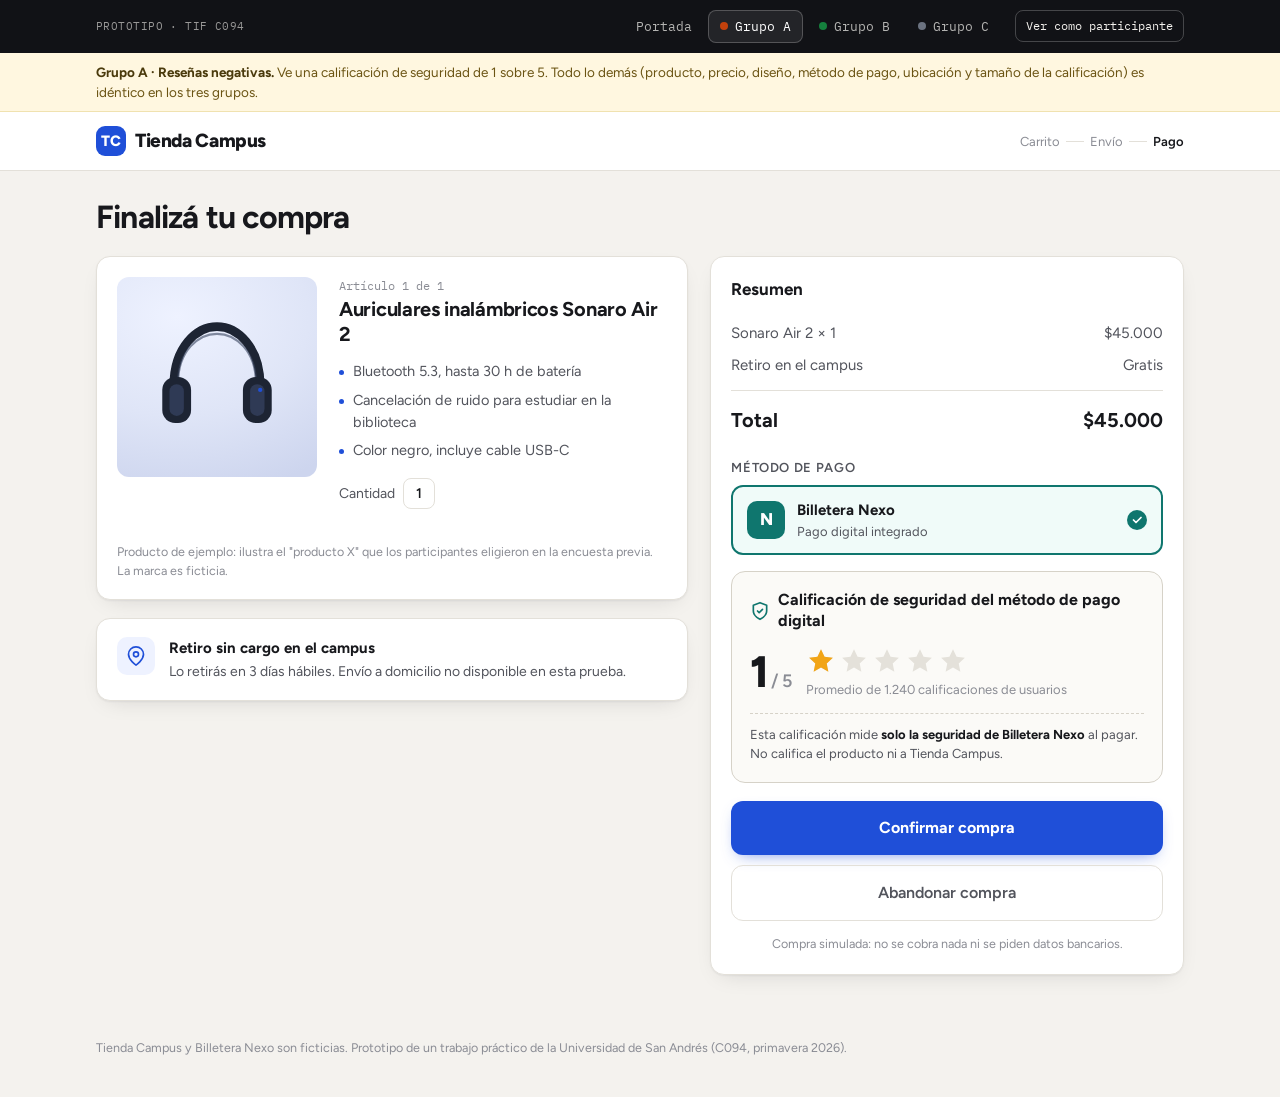
==== grupo-a.html @ 9b54479d "Prototipo de la plataforma de compra para el TIF (grupos A, B y C) Co-Authored-By: Claude Opus 5.5 <" ====
<!doctype html>
<html lang="es">
<head>
<meta charset="utf-8">
<meta name="viewport" content="width=device-width, initial-scale=1">
<title>Grupo A · Tienda Campus</title>
<meta name="description" content="Prototipo del experimento: condición del grupo A (reseñas negativas).">
<meta name="robots" content="noindex">
<link rel="preconnect" href="https://fonts.googleapis.com">
<link rel="preconnect" href="https://fonts.gstatic.com" crossorigin>
<link href="https://fonts.googleapis.com/css2?family=Figtree:wght@400;500;600;700;800&family=Fraunces:ital,opsz,wght@0,9..144,600;1,9..144,600&family=IBM+Plex+Mono:wght@400;500;600&display=swap" rel="stylesheet">
<link rel="stylesheet" href="styles.css">
<link rel="icon" href="data:image/svg+xml,%3Csvg xmlns='http://www.w3.org/2000/svg' viewBox='0 0 32 32'%3E%3Crect width='32' height='32' rx='8' fill='%231f4fd8'/%3E%3Ctext x='16' y='22' font-size='16' text-anchor='middle' fill='white' font-family='Arial' font-weight='700'%3ETC%3C/text%3E%3C/svg%3E">
</head>
<body data-grupo-label="A">
<nav class="rbar" aria-label="Navegación del prototipo">
  <div class="rbar__in">
    <span class="rbar__tag">Prototipo · TIF C094</span>
    <div class="rbar__tabs"><a class="rbar__tab" href="index.html">Portada</a><a class="rbar__tab" href="grupo-a.html" aria-current="page"><span class="dot dot--a"></span>Grupo A</a><a class="rbar__tab" href="grupo-b.html"><span class="dot dot--b"></span>Grupo B</a><a class="rbar__tab" href="grupo-c.html"><span class="dot dot--c"></span>Grupo C</a></div>
    <button class="rbar__toggle" type="button" data-toggle-view aria-pressed="false">Ver como participante</button>
  </div>
</nav>

<div class="rnote" role="note"><div class="rnote__in">
  <strong>Grupo A · Reseñas negativas.</strong> Ve una calificación de seguridad de 1 sobre 5. Todo lo demás (producto, precio, diseño, método de pago, ubicación y tamaño de la calificación) es idéntico en los tres grupos.
</div></div>

<header class="shop-head">
  <div class="shop-head__in">
    <a class="logo" href="#" aria-label="Tienda Campus"><span class="logo__mark">TC</span>Tienda Campus</a>
    <div class="steps" aria-label="Pasos de la compra"><span>Carrito</span><i></i><span>Envío</span><i></i><b>Pago</b></div>
  </div>
</header>

<main class="shop">
  <h1>Finalizá tu compra</h1>
  <div class="grid">
    <div>
      <section class="card" aria-labelledby="prod-t">
        <div class="product">
          <div class="product__img"><svg viewBox="0 0 200 200" aria-hidden="true">
  <path d="M40 112 C40 58 72 30 100 30 C128 30 160 58 160 112" fill="none" stroke="#1d2433" stroke-width="12" stroke-linecap="round"/>
  <path d="M46 108 C46 64 74 40 100 40 C126 40 154 64 154 108" fill="none" stroke="#3a4560" stroke-width="3" stroke-linecap="round" opacity=".6"/>
  <rect x="24" y="100" width="40" height="64" rx="18" fill="#1d2433"/>
  <rect x="136" y="100" width="40" height="64" rx="18" fill="#1d2433"/>
  <rect x="34" y="110" width="20" height="44" rx="10" fill="#2f3a55"/>
  <rect x="146" y="110" width="20" height="44" rx="10" fill="#2f3a55"/>
  <circle cx="160" cy="118" r="3" fill="#1f4fd8"/>
</svg></div>
          <div class="product__meta">
            <div class="product__sku">Artículo 1 de 1</div>
            <h2 id="prod-t">Auriculares inalámbricos Sonaro Air 2</h2>
            <ul class="product__list">
              <li>Bluetooth 5.3, hasta 30 h de batería</li>
              <li>Cancelación de ruido para estudiar en la biblioteca</li>
              <li>Color negro, incluye cable USB-C</li>
            </ul>
            <div class="qty">Cantidad <span>1</span></div>
          </div>
        </div>
        <p class="illus-note">Producto de ejemplo: ilustra el "producto X" que los participantes eligieron en la encuesta previa. La marca es ficticia.</p>
        <div style="height:18px"></div>
      </section>

      <section class="card ship" aria-label="Entrega">
        <div class="ship__ico"><svg width="20" height="20" viewBox="0 0 24 24" fill="none" stroke="currentColor" stroke-width="2" stroke-linecap="round" stroke-linejoin="round" aria-hidden="true"><path d="M21 10c0 7-9 13-9 13S3 17 3 10a9 9 0 0 1 18 0z"/><circle cx="12" cy="10" r="3"/></svg></div>
        <div>
          <h3>Retiro sin cargo en el campus</h3>
          <p>Lo retirás en 3 días hábiles. Envío a domicilio no disponible en esta prueba.</p>
        </div>
      </section>
    </div>

    <aside class="card summary" aria-labelledby="sum-t">
      <h2 id="sum-t">Resumen</h2>
      <div class="row"><span>Sonaro Air 2 × 1</span><span>$45.000</span></div>
      <div class="row"><span>Retiro en el campus</span><span>Gratis</span></div>
      <div class="row row--total"><span>Total</span><span>$45.000</span></div>

      <div class="pay">
        <div class="pay__label">Método de pago</div>
        <div class="pay__method">
          <span class="nexo" aria-hidden="true">N</span>
          <div><b>Billetera Nexo</b><span>Pago digital integrado</span></div>
          <span class="pay__check" aria-hidden="true"><svg width="12" height="12" viewBox="0 0 24 24" fill="none" stroke="currentColor" stroke-width="3.5" stroke-linecap="round" stroke-linejoin="round"><path d="M5 12l5 5L20 7"/></svg></span>
        </div>

        <section class="sec" aria-labelledby="sec-t">
          <h3 class="sec__title" id="sec-t"><svg width="20" height="20" viewBox="0 0 24 24" fill="none" stroke="currentColor" stroke-width="2" stroke-linecap="round" stroke-linejoin="round" aria-hidden="true"><path d="M12 22s8-4 8-10V5l-8-3-8 3v7c0 6 8 10 8 10z"/><path d="M9 12l2 2 4-4"/></svg>Calificación de seguridad del método de pago digital</h3>
          <div class="sec__score">
            <div class="sec__num">1<small> / 5</small></div>
            <div>
              <div class="stars" role="img" aria-label="1 de 5 estrellas"><span class="star"><svg class="off" viewBox="0 0 24 24" aria-hidden="true"><path fill="currentColor" d="M12 2.6l2.85 6.06 6.65.78-4.92 4.55 1.31 6.57L12 17.27l-5.89 3.29 1.31-6.57L2.5 9.44l6.65-.78z"/></svg><svg class="on" viewBox="0 0 24 24" aria-hidden="true" style="clip-path: inset(0 0% 0 0)"><path fill="currentColor" d="M12 2.6l2.85 6.06 6.65.78-4.92 4.55 1.31 6.57L12 17.27l-5.89 3.29 1.31-6.57L2.5 9.44l6.65-.78z"/></svg></span><span class="star"><svg class="off" viewBox="0 0 24 24" aria-hidden="true"><path fill="currentColor" d="M12 2.6l2.85 6.06 6.65.78-4.92 4.55 1.31 6.57L12 17.27l-5.89 3.29 1.31-6.57L2.5 9.44l6.65-.78z"/></svg><svg class="on" viewBox="0 0 24 24" aria-hidden="true" style="clip-path: inset(0 100% 0 0)"><path fill="currentColor" d="M12 2.6l2.85 6.06 6.65.78-4.92 4.55 1.31 6.57L12 17.27l-5.89 3.29 1.31-6.57L2.5 9.44l6.65-.78z"/></svg></span><span class="star"><svg class="off" viewBox="0 0 24 24" aria-hidden="true"><path fill="currentColor" d="M12 2.6l2.85 6.06 6.65.78-4.92 4.55 1.31 6.57L12 17.27l-5.89 3.29 1.31-6.57L2.5 9.44l6.65-.78z"/></svg><svg class="on" viewBox="0 0 24 24" aria-hidden="true" style="clip-path: inset(0 100% 0 0)"><path fill="currentColor" d="M12 2.6l2.85 6.06 6.65.78-4.92 4.55 1.31 6.57L12 17.27l-5.89 3.29 1.31-6.57L2.5 9.44l6.65-.78z"/></svg></span><span class="star"><svg class="off" viewBox="0 0 24 24" aria-hidden="true"><path fill="currentColor" d="M12 2.6l2.85 6.06 6.65.78-4.92 4.55 1.31 6.57L12 17.27l-5.89 3.29 1.31-6.57L2.5 9.44l6.65-.78z"/></svg><svg class="on" viewBox="0 0 24 24" aria-hidden="true" style="clip-path: inset(0 100% 0 0)"><path fill="currentColor" d="M12 2.6l2.85 6.06 6.65.78-4.92 4.55 1.31 6.57L12 17.27l-5.89 3.29 1.31-6.57L2.5 9.44l6.65-.78z"/></svg></span><span class="star"><svg class="off" viewBox="0 0 24 24" aria-hidden="true"><path fill="currentColor" d="M12 2.6l2.85 6.06 6.65.78-4.92 4.55 1.31 6.57L12 17.27l-5.89 3.29 1.31-6.57L2.5 9.44l6.65-.78z"/></svg><svg class="on" viewBox="0 0 24 24" aria-hidden="true" style="clip-path: inset(0 100% 0 0)"><path fill="currentColor" d="M12 2.6l2.85 6.06 6.65.78-4.92 4.55 1.31 6.57L12 17.27l-5.89 3.29 1.31-6.57L2.5 9.44l6.65-.78z"/></svg></span></div>
              <div class="sec__count">Promedio de 1.240 calificaciones de usuarios</div>
            </div>
          </div>
          <p class="sec__disclaimer">Esta calificación mide <b>solo la seguridad de Billetera Nexo</b> al pagar. No califica el producto ni a Tienda Campus.</p>
        </section>
      </div>

      <div class="actions">
        <button class="btn btn--buy" type="button" data-buy>Confirmar compra</button>
        <button class="btn btn--leave" type="button" data-leave>Abandonar compra</button>
        <p class="safe-note">Compra simulada: no se cobra nada ni se piden datos bancarios.</p>
      </div>
    </aside>
  </div>
</main>

<div class="modal" id="resultado" role="dialog" aria-modal="true" aria-labelledby="res-t">
  <div class="modal__box">
    <h2 id="res-t" data-titulo></h2>
    <p data-texto></p>
    <div class="reg" data-reg aria-label="Dato que registraría la plataforma"></div>
    <p>Al terminar, a cada participante se le explica que la calificación fue armada para el experimento.</p>
    <button class="btn btn--buy" type="button" data-close>Cerrar</button>
  </div>
</div>

<footer class="foot">Tienda Campus y Billetera Nexo son ficticias. Prototipo de un trabajo práctico de la Universidad de San Andrés (C094, primavera 2026).</footer>
<script src="script.js"></script>
</body>
</html>
---- styles.css ----
/* ===== Tokens ===== */
:root {
  --bg: #f4f2ee;
  --surface: #ffffff;
  --ink: #17181c;
  --ink-2: #52545c;
  --ink-3: #8a8c94;
  --line: #e3e0d9;
  --brand: #1f4fd8;          /* Tienda Campus */
  --brand-ink: #ffffff;
  --nexo: #0f766e;           /* Billetera Nexo (ficticia) */
  --star: #f2a516;
  --star-off: #e4e1da;
  --bar: #111216;            /* barra del investigador */
  --bar-ink: #f4f2ee;
  --grp-a: #c2410c;
  --grp-b: #15803d;
  --grp-c: #6b7280;
  --radius: 14px;
  --shadow: 0 1px 2px rgba(20, 20, 30, .05), 0 8px 24px -12px rgba(20, 20, 30, .18);
  --font: "Figtree", system-ui, -apple-system, "Segoe UI", sans-serif;
  --mono: "IBM Plex Mono", ui-monospace, Menlo, monospace;
  --serif: "Fraunces", Georgia, serif;
}

* { box-sizing: border-box; }
html { -webkit-text-size-adjust: 100%; }
body {
  margin: 0;
  background: var(--bg);
  color: var(--ink);
  font-family: var(--font);
  font-size: 16px;
  line-height: 1.5;
  overflow-x: hidden;
}
img, svg { display: block; max-width: 100%; }
a { color: inherit; }
button { font: inherit; cursor: pointer; }
.sr-only { position: absolute; width: 1px; height: 1px; overflow: hidden; clip: rect(0 0 0 0); white-space: nowrap; }

/* ===== Barra del investigador (no la ve el participante) ===== */
.rbar {
  position: sticky; top: 0; z-index: 50;
  background: var(--bar); color: var(--bar-ink);
  font-family: var(--mono); font-size: 12.5px;
}
.rbar__in {
  max-width: 1120px; margin: 0 auto; padding: 10px 16px;
  display: flex; align-items: center; gap: 14px; flex-wrap: wrap;
}
.rbar__tag { opacity: .6; letter-spacing: .04em; text-transform: uppercase; font-size: 11px; }
.rbar__tabs { display: flex; gap: 4px; margin-left: auto; flex-wrap: wrap; }
.rbar__tab {
  text-decoration: none; padding: 6px 11px; border-radius: 8px;
  color: rgba(244,242,238,.72); border: 1px solid transparent;
  display: inline-flex; align-items: center; gap: 7px;
}
.rbar__tab:hover { color: #fff; background: rgba(255,255,255,.06); }
.rbar__tab[aria-current="page"] { color: #fff; border-color: rgba(255,255,255,.22); background: rgba(255,255,255,.08); }
.dot { width: 8px; height: 8px; border-radius: 50%; display: inline-block; flex: none; }
.dot--a { background: var(--grp-a); } .dot--b { background: var(--grp-b); } .dot--c { background: var(--grp-c); }
.rbar__toggle {
  background: transparent; color: var(--bar-ink); border: 1px solid rgba(255,255,255,.22);
  border-radius: 8px; padding: 6px 10px; font-family: var(--mono); font-size: 12px;
}
.rbar__toggle:hover { background: rgba(255,255,255,.08); }
.rnote {
  background: #fff7e0; border-bottom: 1px solid #f0e2b0; color: #6b5413;
  font-size: 13.5px;
}
.rnote__in { max-width: 1120px; margin: 0 auto; padding: 9px 16px; }
.rnote strong { color: #4a3a0c; }
body.participante .rbar__tag,
body.participante .rbar__tabs,
body.participante .rnote,
body.participante .illus-note { display: none; }
body.participante .rbar { background: transparent; position: fixed; top: auto; bottom: 14px; right: 14px; left: auto; }
body.participante .rbar__in { padding: 0; }
body.participante .rbar__toggle { background: var(--bar); opacity: .55; }
body.participante .rbar__toggle:hover { opacity: 1; }

/* ===== Tienda ===== */
.shop-head { background: var(--surface); border-bottom: 1px solid var(--line); }
.shop-head__in {
  max-width: 1120px; margin: 0 auto; padding: 14px 16px;
  display: flex; align-items: center; gap: 16px;
}
.logo { display: flex; align-items: center; gap: 9px; font-weight: 800; letter-spacing: -.02em; font-size: 19px; text-decoration: none; }
.logo__mark { width: 30px; height: 30px; border-radius: 9px; background: var(--brand); display: grid; place-items: center; color: #fff; font-size: 15px; }
.steps { margin-left: auto; display: flex; gap: 6px; align-items: center; font-size: 13px; color: var(--ink-3); }
.steps b { color: var(--ink); font-weight: 600; }
.steps i { width: 18px; height: 1px; background: var(--line); display: inline-block; }

.shop { max-width: 1120px; margin: 0 auto; padding: 28px 16px 64px; }
.shop h1 { font-size: clamp(24px, 3.2vw, 32px); letter-spacing: -.025em; margin: 0 0 20px; line-height: 1.15; }
.grid { display: grid; grid-template-columns: minmax(0, 1.25fr) minmax(0, 1fr); gap: 22px; align-items: start; }
.card { background: var(--surface); border: 1px solid var(--line); border-radius: var(--radius); box-shadow: var(--shadow); }

.product { padding: 20px; display: grid; grid-template-columns: 200px minmax(0,1fr); gap: 22px; }
.product__img {
  aspect-ratio: 1; border-radius: 12px;
  background: radial-gradient(120% 90% at 30% 20%, #eef2ff 0%, #dfe5f7 55%, #cdd5ee 100%);
  display: grid; place-items: center; position: relative; overflow: hidden;
}
.product__img svg { width: 72%; }
.product__meta h2 { font-size: 20px; margin: 2px 0 6px; letter-spacing: -.015em; line-height: 1.25; }
.product__sku { font-family: var(--mono); font-size: 12px; color: var(--ink-3); }
.product__list { margin: 14px 0 0; padding: 0; list-style: none; display: grid; gap: 7px; font-size: 14.5px; color: var(--ink-2); }
.product__list li { display: flex; gap: 9px; }
.product__list li::before { content: ""; width: 5px; height: 5px; border-radius: 50%; background: var(--brand); margin-top: 9px; flex: none; }
.qty { display: inline-flex; margin-top: 16px; font-size: 14px; color: var(--ink-2); gap: 8px; align-items: center; }
.qty span { border: 1px solid var(--line); border-radius: 8px; padding: 4px 12px; color: var(--ink); font-weight: 600; }
.illus-note { margin: 14px 20px 0; font-size: 12.5px; color: var(--ink-3); }

.ship { margin-top: 18px; padding: 18px 20px; display: flex; gap: 14px; align-items: flex-start; }
.ship__ico { width: 38px; height: 38px; border-radius: 10px; background: #eef2ff; color: var(--brand); display: grid; place-items: center; flex: none; }
.ship h3 { margin: 0; font-size: 15px; }
.ship p { margin: 2px 0 0; font-size: 14px; color: var(--ink-2); }

/* Resumen + pago */
.summary { padding: 20px; position: sticky; top: 64px; }
body.participante .summary { top: 20px; }
.summary h2 { margin: 0 0 14px; font-size: 17px; }
.row { display: flex; justify-content: space-between; font-size: 15px; padding: 5px 0; color: var(--ink-2); }
.row--total { color: var(--ink); font-weight: 700; font-size: 20px; border-top: 1px solid var(--line); margin-top: 8px; padding-top: 14px; }
.row--total small { font-weight: 500; font-size: 12px; color: var(--ink-3); display: block; text-align: right; }

.pay { margin-top: 18px; }
.pay__label { font-size: 13px; font-weight: 600; color: var(--ink-2); text-transform: uppercase; letter-spacing: .05em; margin-bottom: 8px; }
.pay__method {
  border: 2px solid var(--nexo); border-radius: 12px; padding: 12px 14px;
  display: flex; align-items: center; gap: 12px; background: #f0fbf9;
}
.nexo { width: 38px; height: 38px; border-radius: 10px; background: var(--nexo); color: #fff; display: grid; place-items: center; font-weight: 800; font-size: 17px; flex: none; }
.pay__method b { display: block; font-size: 15px; }
.pay__method div span { display: block; font-size: 13px; color: var(--ink-2); }
.pay__check { margin-left: auto; width: 20px; height: 20px; border-radius: 50%; background: var(--nexo); display: grid; place-items: center; color: #fff; flex: none; }

/* ===== Calificación de seguridad (la variable independiente) ===== */
.sec {
  margin-top: 16px; border-radius: 14px; padding: 18px;
  border: 1.5px solid #d6d2c8; background: #fbfaf7;
  position: relative;
}
.sec__title { margin: 0; font-size: 16px; font-weight: 700; line-height: 1.3; display: flex; gap: 8px; align-items: center; }
.sec__title svg { flex: none; color: var(--nexo); }
.sec__score { display: flex; align-items: center; gap: 14px; margin-top: 14px; flex-wrap: wrap; }
.sec__num { font-size: 44px; font-weight: 800; letter-spacing: -.04em; line-height: 1; }
.sec__num small { font-size: 18px; font-weight: 600; color: var(--ink-3); letter-spacing: 0; }
.stars { display: flex; gap: 3px; }
.star { width: 30px; height: 30px; position: relative; }
.star svg { position: absolute; inset: 0; width: 100%; height: 100%; }
.star .off { color: var(--star-off); }
.star .on { color: var(--star); }
.sec__count { font-size: 13px; color: var(--ink-3); margin-top: 4px; }
.sec__disclaimer {
  margin: 14px 0 0; padding-top: 12px; border-top: 1px dashed #d6d2c8;
  font-size: 13px; color: var(--ink-2); line-height: 1.45;
}
.sec__disclaimer b { color: var(--ink); }

.actions { margin-top: 18px; display: grid; gap: 10px; }
.btn {
  border: 0; border-radius: 12px; padding: 15px 18px; font-weight: 700; font-size: 16px;
  transition: transform .12s ease, background-color .15s ease, box-shadow .15s ease;
}
.btn:active { transform: scale(.985); }
.btn:focus-visible { outline: 3px solid #93c5fd; outline-offset: 2px; }
.btn--buy { background: var(--brand); color: var(--brand-ink); box-shadow: 0 6px 16px -8px rgba(31,79,216,.7); }
.btn--buy:hover { background: #1a43bb; }
.btn--leave { background: transparent; color: var(--ink-2); border: 1px solid var(--line); font-weight: 600; }
.btn--leave:hover { background: #f1efe9; color: var(--ink); }
.safe-note { font-size: 12.5px; color: var(--ink-3); text-align: center; margin: 4px 0 0; }

/* Modal de resultado */
.modal { position: fixed; inset: 0; z-index: 80; display: none; place-items: center; padding: 16px; background: rgba(17,18,22,.55); }
.modal.open { display: grid; }
.modal__box { background: var(--surface); border-radius: 18px; max-width: 460px; width: 100%; padding: 26px; box-shadow: 0 30px 60px -20px rgba(0,0,0,.4); }
.modal__box h2 { margin: 0 0 8px; font-size: 22px; letter-spacing: -.02em; }
.modal__box p { margin: 0 0 10px; color: var(--ink-2); font-size: 15px; }
.reg {
  font-family: var(--mono); font-size: 13px; background: var(--bar); color: var(--bar-ink);
  border-radius: 10px; padding: 12px 14px; margin: 14px 0; line-height: 1.7;
}
.reg span { opacity: .6; }
.modal__box .btn { width: 100%; margin-top: 6px; }

.foot { max-width: 1120px; margin: 0 auto; padding: 0 16px 40px; font-size: 12.5px; color: var(--ink-3); }

/* ===== Portada ===== */
.hero { max-width: 1120px; margin: 0 auto; padding: 56px 16px 28px; }
.kicker { font-family: var(--mono); font-size: 12px; letter-spacing: .08em; text-transform: uppercase; color: var(--ink-3); }
.hero h1 { font-family: var(--serif); font-weight: 600; font-size: clamp(32px, 5.4vw, 60px); line-height: 1.04; letter-spacing: -.03em; margin: 14px 0 18px; max-width: 18ch; }
.hero h1 em { font-style: italic; color: var(--nexo); }
.hero p.lead { font-size: clamp(16px, 1.8vw, 19px); color: var(--ink-2); max-width: 62ch; margin: 0; }
.team { margin-top: 18px; font-size: 14px; color: var(--ink-3); }

.wrap { max-width: 1120px; margin: 0 auto; padding: 0 16px; }
.sect { padding: 34px 0; border-top: 1px solid var(--line); }
.sect h2 { font-family: var(--serif); font-weight: 600; font-size: clamp(22px, 2.6vw, 30px); letter-spacing: -.02em; margin: 0 0 6px; }
.sect > p { color: var(--ink-2); max-width: 66ch; margin: 0 0 20px; }

.groups { display: grid; grid-template-columns: repeat(3, minmax(0,1fr)); gap: 14px; }
.gcard {
  text-decoration: none; background: var(--surface); border: 1px solid var(--line); border-radius: var(--radius);
  padding: 20px; display: flex; flex-direction: column; gap: 10px; box-shadow: var(--shadow);
  transition: transform .15s ease, border-color .15s ease;
  border-top: 4px solid var(--c);
}
.gcard:hover { transform: translateY(-2px); border-color: var(--c); }
.gcard__tag { font-family: var(--mono); font-size: 12px; color: var(--c); font-weight: 600; letter-spacing: .04em; text-transform: uppercase; }
.gcard h3 { margin: 0; font-size: 20px; letter-spacing: -.015em; }
.gcard p { margin: 0; color: var(--ink-2); font-size: 14.5px; }
.gcard .stars .star { width: 22px; height: 22px; }
.gcard__go { margin-top: auto; font-weight: 600; font-size: 14px; color: var(--ink); }

.vars { display: grid; grid-template-columns: 1fr 1fr; gap: 14px; }
.vbox { background: var(--surface); border: 1px solid var(--line); border-radius: var(--radius); padding: 20px; }
.vbox h3 { margin: 0 0 4px; font-size: 13px; font-family: var(--mono); text-transform: uppercase; letter-spacing: .05em; color: var(--ink-3); font-weight: 500; }
.vbox strong { display: block; font-size: 18px; margin-bottom: 6px; }
.vbox p { margin: 0; color: var(--ink-2); font-size: 14.5px; }

.flow { list-style: none; padding: 0; margin: 0; display: grid; grid-template-columns: repeat(5, minmax(0,1fr)); gap: 10px; counter-reset: f; }
.flow li { background: var(--surface); border: 1px solid var(--line); border-radius: 12px; padding: 16px; font-size: 14px; color: var(--ink-2); counter-increment: f; }
.flow li::before { content: counter(f, decimal-leading-zero); display: block; font-family: var(--mono); font-size: 12px; color: var(--ink-3); margin-bottom: 8px; }
.flow li b { display: block; color: var(--ink); font-size: 15px; margin-bottom: 3px; }

.ctable { width: 100%; border-collapse: collapse; background: var(--surface); border: 1px solid var(--line); border-radius: var(--radius); overflow: hidden; font-size: 14.5px; }
.ctable th, .ctable td { text-align: left; padding: 12px 16px; border-bottom: 1px solid var(--line); vertical-align: top; }
.ctable th { font-family: var(--mono); font-size: 12px; text-transform: uppercase; letter-spacing: .05em; color: var(--ink-3); font-weight: 500; background: #faf9f6; }
.ctable tr:last-child td { border-bottom: 0; }
.ctable .var td { background: #f0fbf9; font-weight: 600; }
.tablewrap { overflow-x: auto; border-radius: var(--radius); }

.pred { display: flex; align-items: flex-end; gap: 18px; height: 180px; padding: 20px 24px 0; background: var(--surface); border: 1px solid var(--line); border-radius: var(--radius); max-width: 520px; }
.pred__col { flex: 1; display: flex; flex-direction: column; align-items: center; gap: 8px; height: 100%; justify-content: flex-end; }
.pred__bar { width: 100%; max-width: 70px; border-radius: 8px 8px 0 0; background: var(--c); }
.pred__lab { font-family: var(--mono); font-size: 12px; color: var(--ink-2); padding-bottom: 12px; }
.pred-note { font-size: 13.5px; color: var(--ink-3); margin-top: 10px; max-width: 520px; }

.closing { padding: 34px 0 60px; border-top: 1px solid var(--line); color: var(--ink-3); font-size: 13.5px; }

/* ===== Responsive ===== */
@media (max-width: 900px) {
  .grid { grid-template-columns: minmax(0,1fr); }
  .summary { position: static; }
  .flow { grid-template-columns: repeat(2, minmax(0,1fr)); }
  .steps { display: none; }
}
@media (max-width: 700px) {
  .groups, .vars { grid-template-columns: minmax(0,1fr); }
  .product { grid-template-columns: minmax(0,1fr); }
  .product__img { max-width: 240px; }
  .rbar { position: relative; }
  .rbar__tabs { margin-left: 0; width: 100%; }
  .rbar__tab { flex: 1; justify-content: center; padding: 6px 6px; }
  .hero { padding-top: 36px; }
}
@media (max-width: 420px) {
  .flow { grid-template-columns: minmax(0,1fr); }
  .sec__num { font-size: 38px; }
  .star { width: 26px; height: 26px; }
  .rbar__toggle { width: 100%; }
}
@media (prefers-reduced-motion: reduce) {
  * { transition: none !important; }
}
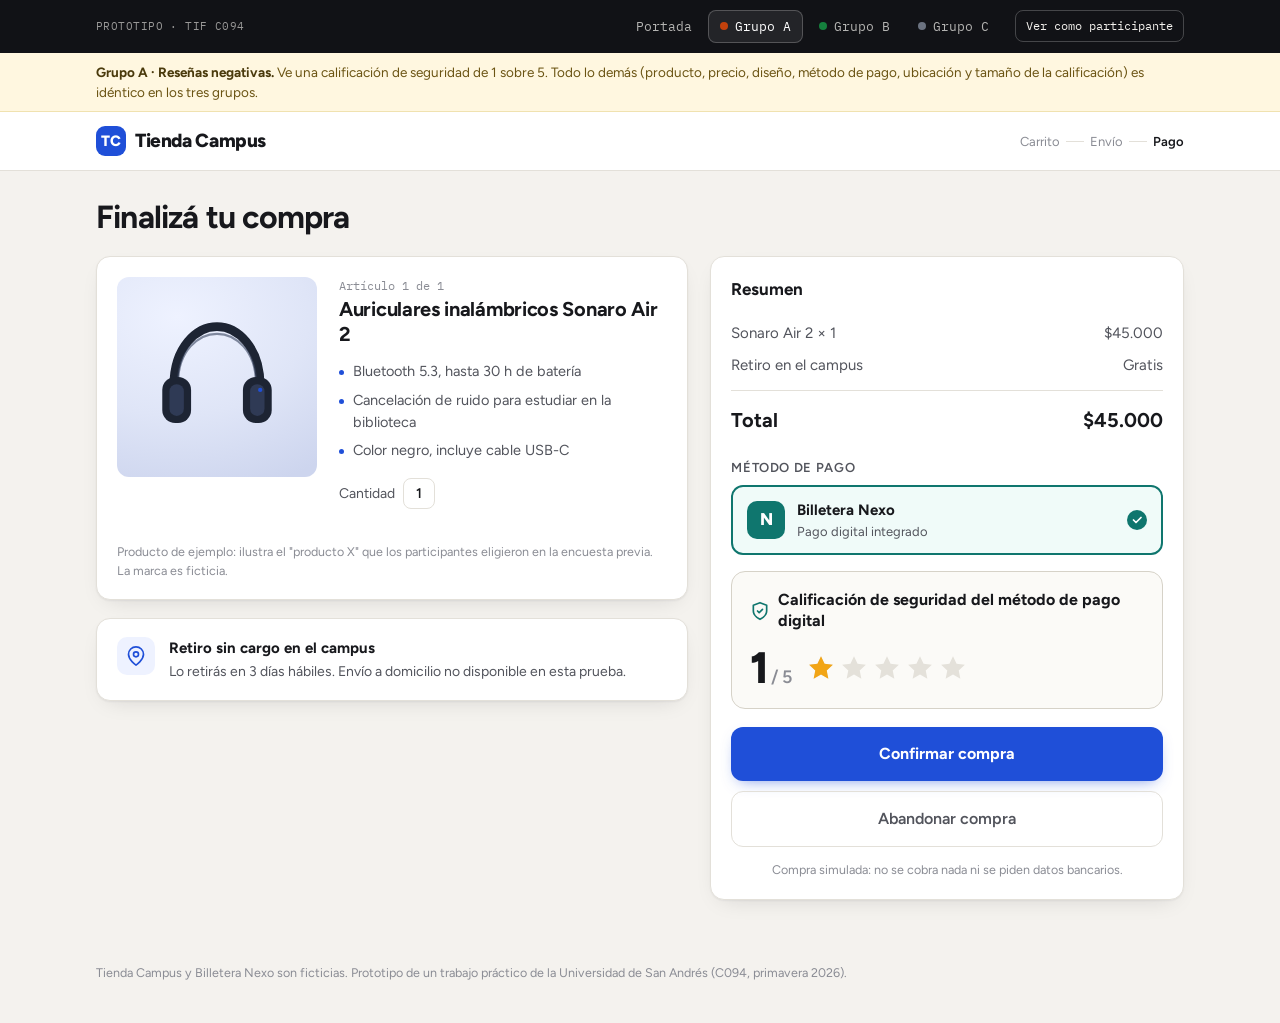
==== commit cd28c4b6: "Calificación: solo puntaje y estrellas, sin aclaración ni cantidad de calificaciones Co-Authored-By:" ====
--- a/grupo-a.html
+++ b/grupo-a.html
@@ -89,12 +89,8 @@
           <h3 class="sec__title" id="sec-t"><svg width="20" height="20" viewBox="0 0 24 24" fill="none" stroke="currentColor" stroke-width="2" stroke-linecap="round" stroke-linejoin="round" aria-hidden="true"><path d="M12 22s8-4 8-10V5l-8-3-8 3v7c0 6 8 10 8 10z"/><path d="M9 12l2 2 4-4"/></svg>Calificación de seguridad del método de pago digital</h3>
           <div class="sec__score">
             <div class="sec__num">1<small> / 5</small></div>
-            <div>
-              <div class="stars" role="img" aria-label="1 de 5 estrellas"><span class="star"><svg class="off" viewBox="0 0 24 24" aria-hidden="true"><path fill="currentColor" d="M12 2.6l2.85 6.06 6.65.78-4.92 4.55 1.31 6.57L12 17.27l-5.89 3.29 1.31-6.57L2.5 9.44l6.65-.78z"/></svg><svg class="on" viewBox="0 0 24 24" aria-hidden="true" style="clip-path: inset(0 0% 0 0)"><path fill="currentColor" d="M12 2.6l2.85 6.06 6.65.78-4.92 4.55 1.31 6.57L12 17.27l-5.89 3.29 1.31-6.57L2.5 9.44l6.65-.78z"/></svg></span><span class="star"><svg class="off" viewBox="0 0 24 24" aria-hidden="true"><path fill="currentColor" d="M12 2.6l2.85 6.06 6.65.78-4.92 4.55 1.31 6.57L12 17.27l-5.89 3.29 1.31-6.57L2.5 9.44l6.65-.78z"/></svg><svg class="on" viewBox="0 0 24 24" aria-hidden="true" style="clip-path: inset(0 100% 0 0)"><path fill="currentColor" d="M12 2.6l2.85 6.06 6.65.78-4.92 4.55 1.31 6.57L12 17.27l-5.89 3.29 1.31-6.57L2.5 9.44l6.65-.78z"/></svg></span><span class="star"><svg class="off" viewBox="0 0 24 24" aria-hidden="true"><path fill="currentColor" d="M12 2.6l2.85 6.06 6.65.78-4.92 4.55 1.31 6.57L12 17.27l-5.89 3.29 1.31-6.57L2.5 9.44l6.65-.78z"/></svg><svg class="on" viewBox="0 0 24 24" aria-hidden="true" style="clip-path: inset(0 100% 0 0)"><path fill="currentColor" d="M12 2.6l2.85 6.06 6.65.78-4.92 4.55 1.31 6.57L12 17.27l-5.89 3.29 1.31-6.57L2.5 9.44l6.65-.78z"/></svg></span><span class="star"><svg class="off" viewBox="0 0 24 24" aria-hidden="true"><path fill="currentColor" d="M12 2.6l2.85 6.06 6.65.78-4.92 4.55 1.31 6.57L12 17.27l-5.89 3.29 1.31-6.57L2.5 9.44l6.65-.78z"/></svg><svg class="on" viewBox="0 0 24 24" aria-hidden="true" style="clip-path: inset(0 100% 0 0)"><path fill="currentColor" d="M12 2.6l2.85 6.06 6.65.78-4.92 4.55 1.31 6.57L12 17.27l-5.89 3.29 1.31-6.57L2.5 9.44l6.65-.78z"/></svg></span><span class="star"><svg class="off" viewBox="0 0 24 24" aria-hidden="true"><path fill="currentColor" d="M12 2.6l2.85 6.06 6.65.78-4.92 4.55 1.31 6.57L12 17.27l-5.89 3.29 1.31-6.57L2.5 9.44l6.65-.78z"/></svg><svg class="on" viewBox="0 0 24 24" aria-hidden="true" style="clip-path: inset(0 100% 0 0)"><path fill="currentColor" d="M12 2.6l2.85 6.06 6.65.78-4.92 4.55 1.31 6.57L12 17.27l-5.89 3.29 1.31-6.57L2.5 9.44l6.65-.78z"/></svg></span></div>
-              <div class="sec__count">Promedio de 1.240 calificaciones de usuarios</div>
-            </div>
+            <div class="stars" role="img" aria-label="1 de 5 estrellas"><span class="star"><svg class="off" viewBox="0 0 24 24" aria-hidden="true"><path fill="currentColor" d="M12 2.6l2.85 6.06 6.65.78-4.92 4.55 1.31 6.57L12 17.27l-5.89 3.29 1.31-6.57L2.5 9.44l6.65-.78z"/></svg><svg class="on" viewBox="0 0 24 24" aria-hidden="true" style="clip-path: inset(0 0% 0 0)"><path fill="currentColor" d="M12 2.6l2.85 6.06 6.65.78-4.92 4.55 1.31 6.57L12 17.27l-5.89 3.29 1.31-6.57L2.5 9.44l6.65-.78z"/></svg></span><span class="star"><svg class="off" viewBox="0 0 24 24" aria-hidden="true"><path fill="currentColor" d="M12 2.6l2.85 6.06 6.65.78-4.92 4.55 1.31 6.57L12 17.27l-5.89 3.29 1.31-6.57L2.5 9.44l6.65-.78z"/></svg><svg class="on" viewBox="0 0 24 24" aria-hidden="true" style="clip-path: inset(0 100% 0 0)"><path fill="currentColor" d="M12 2.6l2.85 6.06 6.65.78-4.92 4.55 1.31 6.57L12 17.27l-5.89 3.29 1.31-6.57L2.5 9.44l6.65-.78z"/></svg></span><span class="star"><svg class="off" viewBox="0 0 24 24" aria-hidden="true"><path fill="currentColor" d="M12 2.6l2.85 6.06 6.65.78-4.92 4.55 1.31 6.57L12 17.27l-5.89 3.29 1.31-6.57L2.5 9.44l6.65-.78z"/></svg><svg class="on" viewBox="0 0 24 24" aria-hidden="true" style="clip-path: inset(0 100% 0 0)"><path fill="currentColor" d="M12 2.6l2.85 6.06 6.65.78-4.92 4.55 1.31 6.57L12 17.27l-5.89 3.29 1.31-6.57L2.5 9.44l6.65-.78z"/></svg></span><span class="star"><svg class="off" viewBox="0 0 24 24" aria-hidden="true"><path fill="currentColor" d="M12 2.6l2.85 6.06 6.65.78-4.92 4.55 1.31 6.57L12 17.27l-5.89 3.29 1.31-6.57L2.5 9.44l6.65-.78z"/></svg><svg class="on" viewBox="0 0 24 24" aria-hidden="true" style="clip-path: inset(0 100% 0 0)"><path fill="currentColor" d="M12 2.6l2.85 6.06 6.65.78-4.92 4.55 1.31 6.57L12 17.27l-5.89 3.29 1.31-6.57L2.5 9.44l6.65-.78z"/></svg></span><span class="star"><svg class="off" viewBox="0 0 24 24" aria-hidden="true"><path fill="currentColor" d="M12 2.6l2.85 6.06 6.65.78-4.92 4.55 1.31 6.57L12 17.27l-5.89 3.29 1.31-6.57L2.5 9.44l6.65-.78z"/></svg><svg class="on" viewBox="0 0 24 24" aria-hidden="true" style="clip-path: inset(0 100% 0 0)"><path fill="currentColor" d="M12 2.6l2.85 6.06 6.65.78-4.92 4.55 1.31 6.57L12 17.27l-5.89 3.29 1.31-6.57L2.5 9.44l6.65-.78z"/></svg></span></div>
           </div>
-          <p class="sec__disclaimer">Esta calificación mide <b>solo la seguridad de Billetera Nexo</b> al pagar. No califica el producto ni a Tienda Campus.</p>
         </section>
       </div>
 
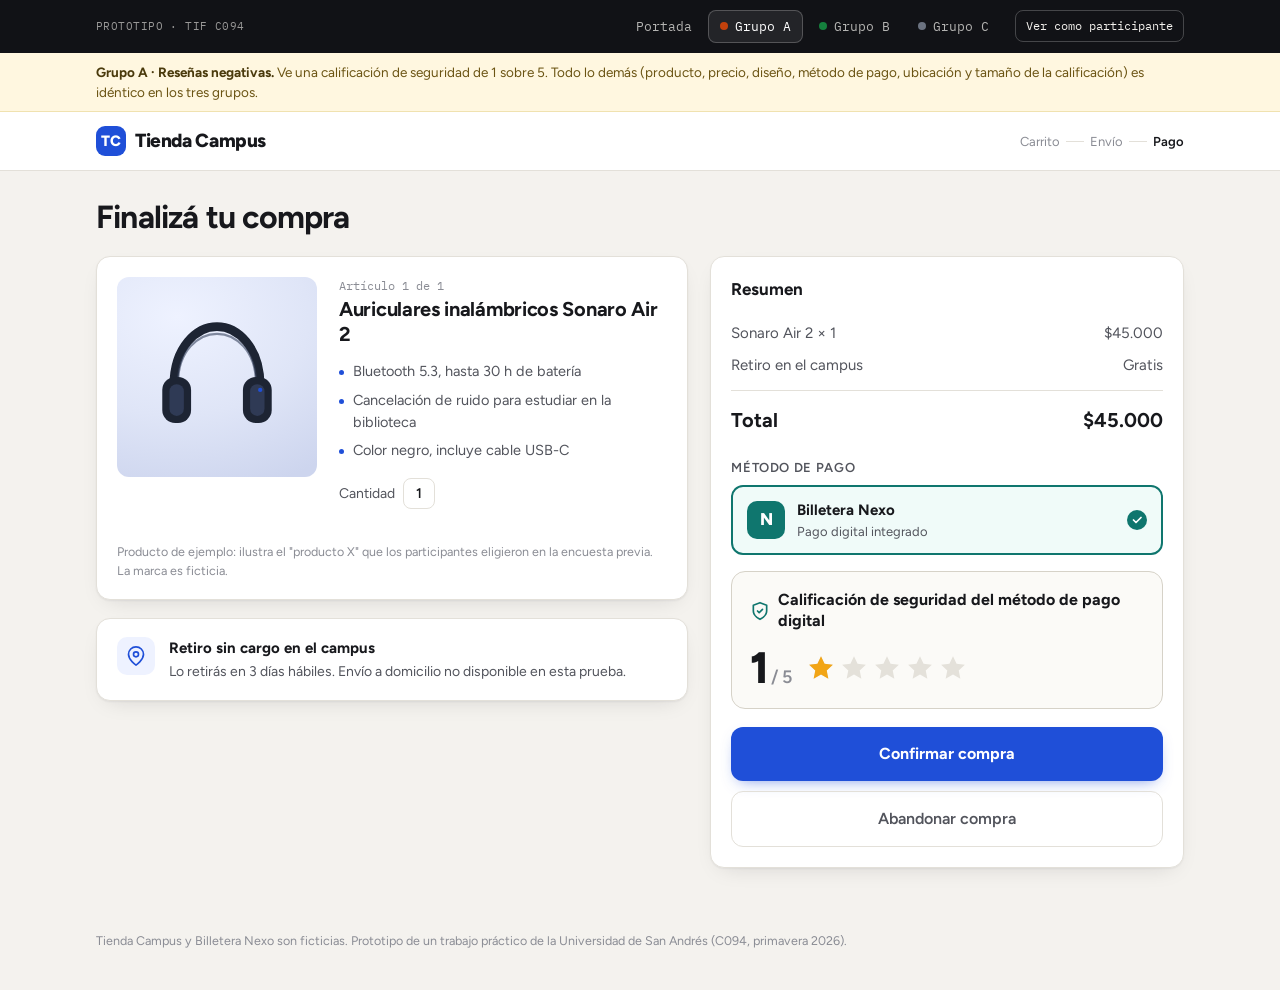
==== commit f95c6550: "Portada mínima y sin aviso de compra simulada Co-Authored-By: Claude Opus 5.5 <noreply@anthropic.com" ====
--- a/grupo-a.html
+++ b/grupo-a.html
@@ -9,7 +9,7 @@
 <link rel="preconnect" href="https://fonts.googleapis.com">
 <link rel="preconnect" href="https://fonts.gstatic.com" crossorigin>
 <link href="https://fonts.googleapis.com/css2?family=Figtree:wght@400;500;600;700;800&family=Fraunces:ital,opsz,wght@0,9..144,600;1,9..144,600&family=IBM+Plex+Mono:wght@400;500;600&display=swap" rel="stylesheet">
-<link rel="stylesheet" href="styles.css">
+<link rel="stylesheet" href="styles.css?v=3">
 <link rel="icon" href="data:image/svg+xml,%3Csvg xmlns='http://www.w3.org/2000/svg' viewBox='0 0 32 32'%3E%3Crect width='32' height='32' rx='8' fill='%231f4fd8'/%3E%3Ctext x='16' y='22' font-size='16' text-anchor='middle' fill='white' font-family='Arial' font-weight='700'%3ETC%3C/text%3E%3C/svg%3E">
 </head>
 <body data-grupo-label="A">
@@ -97,7 +97,6 @@
       <div class="actions">
         <button class="btn btn--buy" type="button" data-buy>Confirmar compra</button>
         <button class="btn btn--leave" type="button" data-leave>Abandonar compra</button>
-        <p class="safe-note">Compra simulada: no se cobra nada ni se piden datos bancarios.</p>
       </div>
     </aside>
   </div>
@@ -114,6 +113,6 @@
 </div>
 
 <footer class="foot">Tienda Campus y Billetera Nexo son ficticias. Prototipo de un trabajo práctico de la Universidad de San Andrés (C094, primavera 2026).</footer>
-<script src="script.js"></script>
+<script src="script.js?v=3"></script>
 </body>
 </html>
--- a/styles.css
+++ b/styles.css
@@ -266,3 +266,8 @@
 @media (prefers-reduced-motion: reduce) {
   * { transition: none !important; }
 }
+
+/* Portada mínima */
+.hero--min { min-height: calc(100vh - 60px); display: flex; flex-direction: column; justify-content: center; padding-top: 48px; padding-bottom: 64px; }
+.hero--min p.lead { font-family: var(--serif); font-weight: 600; color: var(--ink); font-size: clamp(22px, 3vw, 34px); line-height: 1.3; letter-spacing: -.015em; max-width: 34ch; }
+.hero--min p.team { margin-top: 28px; font-size: 15px; }
